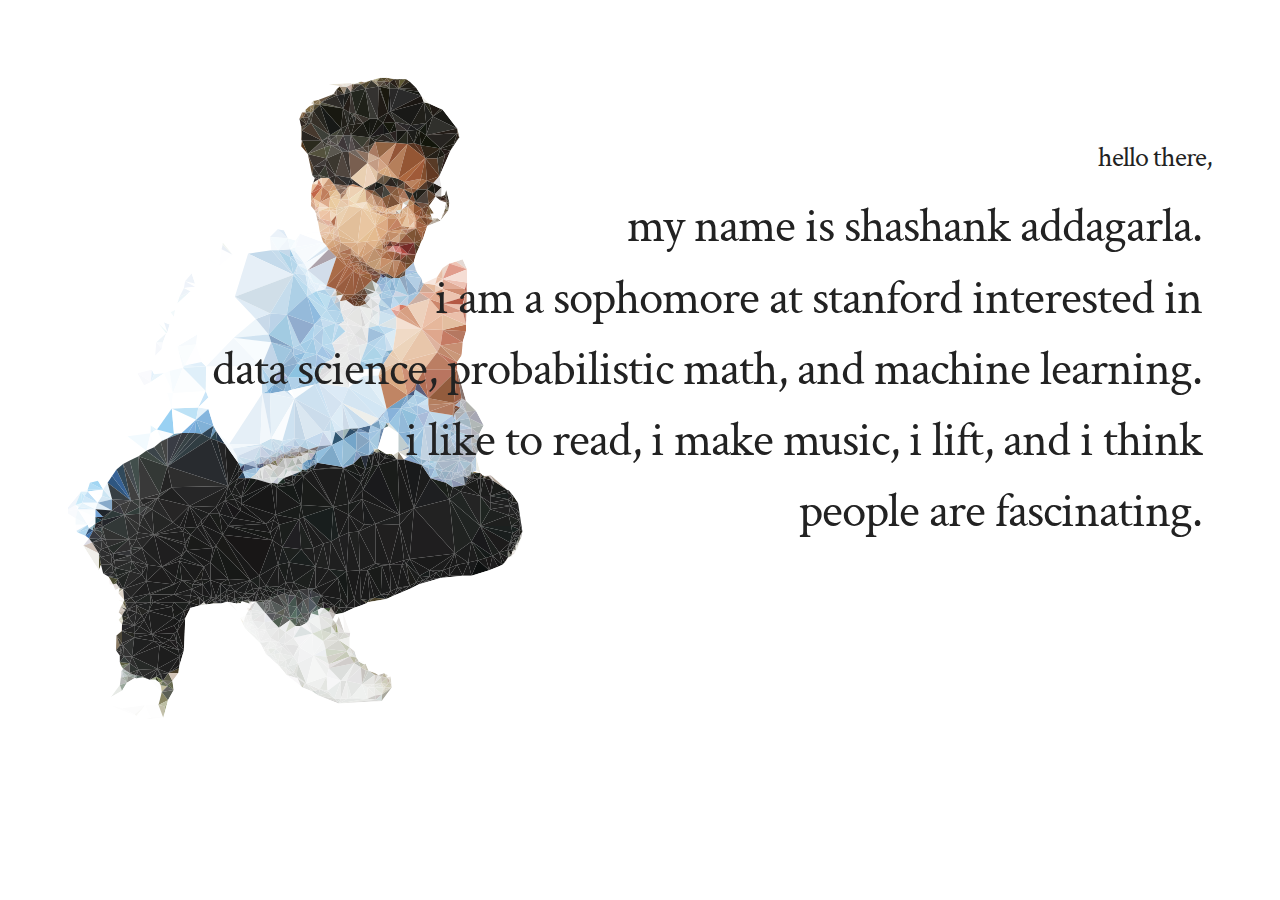
==== index.html @ b9424ec5 "first commit" ====
<!DOCTYPE html>
<html lang="en">
<head>

  <!-- Basic Page Needs
  –––––––––––––––––––––––––––––––––––––––––––––––––– -->
  <meta charset="utf-8">
  <title>Shashank Addagarla - Homepage</title>
  <meta name="description" content="">
  <meta name="author" content="">

  <!-- Mobile Specific Metas
  –––––––––––––––––––––––––––––––––––––––––––––––––– -->
  <meta name="viewport" content="width=device-width, initial-scale=1">

  <!-- FONT
  –––––––––––––––––––––––––––––––––––––––––––––––––– -->
  <link href="https://fonts.googleapis.com/css?family=Raleway:400,300,600" rel="stylesheet" type="text/css">
  <link href="https://fonts.googleapis.com/css?family=Crimson+Text" rel="stylesheet" type="text/css">

  <!-- CSS
  –––––––––––––––––––––––––––––––––––––––––––––––––– -->
  <link rel="stylesheet" href="dist/css/normalize.css">
  <link rel="stylesheet" href="dist/css/skeleton.css">
  <link rel="stylesheet" href="css/main.css">

  <!-- Favicon
  –––––––––––––––––––––––––––––––––––––––––––––––––– -->
  <link rel="icon" type="image/png" href="images/favicon.png">

</head>
<body>

  <!-- Primary Page Layout
  –––––––––––––––––––––––––––––––––––––––––––––––––– -->
<div class="hero">
  <div class="container">
    <div class="row">
      <div class="one-half column">
      	<div class="low-poly">
      		<img class="u-max-full-width" draggable="false" src="images/low-poly.svg">
      	</div>
      </div>
      <div class="one-half column">
      		<div class="hero-text">
      		<h3>hello there,</h3>
        	<p>my name is shashank addagarla. <p>
        	<p> i am a sophomore at stanford interested in </p>
        	<p> data science, probabilistic math, and machine learning. </p>
        	<p> i like to read, i make music, i lift, and i think </p>
        	<p> people are fascinating. </p>
        </div>
      </div>
    </div>
  </div>
</div>

<!-- End Document
  –––––––––––––––––––––––––––––––––––––––––––––––––– -->
</body>
</html>
---- dist/css/skeleton.css ----
/*
* Skeleton V2.0.4
* Copyright 2014, Dave Gamache
* www.getskeleton.com
* Free to use under the MIT license.
* http://www.opensource.org/licenses/mit-license.php
* 12/29/2014
*/


/* Table of contents
––––––––––––––––––––––––––––––––––––––––––––––––––
- Grid
- Base Styles
- Typography
- Links
- Buttons
- Forms
- Lists
- Code
- Tables
- Spacing
- Utilities
- Clearing
- Media Queries
*/


/* Grid
–––––––––––––––––––––––––––––––––––––––––––––––––– */
.container {
  position: relative;
  width: 100%;
  max-width: 960px;
  margin: 0 auto;
  padding: 0 20px;
  box-sizing: border-box; }
.column,
.columns {
  width: 100%;
  float: left;
  box-sizing: border-box; }

/* For devices larger than 400px */
@media (min-width: 400px) {
  .container {
    width: 85%;
    padding: 0; }
}

/* For devices larger than 550px */
@media (min-width: 550px) {
  .container {
    width: 80%; }
  .column,
  .columns {
    margin-left: 4%; }
  .column:first-child,
  .columns:first-child {
    margin-left: 0; }

  .one.column,
  .one.columns                    { width: 4.66666666667%; }
  .two.columns                    { width: 13.3333333333%; }
  .three.columns                  { width: 22%;            }
  .four.columns                   { width: 30.6666666667%; }
  .five.columns                   { width: 39.3333333333%; }
  .six.columns                    { width: 48%;            }
  .seven.columns                  { width: 56.6666666667%; }
  .eight.columns                  { width: 65.3333333333%; }
  .nine.columns                   { width: 74.0%;          }
  .ten.columns                    { width: 82.6666666667%; }
  .eleven.columns                 { width: 91.3333333333%; }
  .twelve.columns                 { width: 100%; margin-left: 0; }

  .one-third.column               { width: 30.6666666667%; }
  .two-thirds.column              { width: 65.3333333333%; }

  .one-half.column                { width: 48%; }

  /* Offsets */
  .offset-by-one.column,
  .offset-by-one.columns          { margin-left: 8.66666666667%; }
  .offset-by-two.column,
  .offset-by-two.columns          { margin-left: 17.3333333333%; }
  .offset-by-three.column,
  .offset-by-three.columns        { margin-left: 26%;            }
  .offset-by-four.column,
  .offset-by-four.columns         { margin-left: 34.6666666667%; }
  .offset-by-five.column,
  .offset-by-five.columns         { margin-left: 43.3333333333%; }
  .offset-by-six.column,
  .offset-by-six.columns          { margin-left: 52%;            }
  .offset-by-seven.column,
  .offset-by-seven.columns        { margin-left: 60.6666666667%; }
  .offset-by-eight.column,
  .offset-by-eight.columns        { margin-left: 69.3333333333%; }
  .offset-by-nine.column,
  .offset-by-nine.columns         { margin-left: 78.0%;          }
  .offset-by-ten.column,
  .offset-by-ten.columns          { margin-left: 86.6666666667%; }
  .offset-by-eleven.column,
  .offset-by-eleven.columns       { margin-left: 95.3333333333%; }

  .offset-by-one-third.column,
  .offset-by-one-third.columns    { margin-left: 34.6666666667%; }
  .offset-by-two-thirds.column,
  .offset-by-two-thirds.columns   { margin-left: 69.3333333333%; }

  .offset-by-one-half.column,
  .offset-by-one-half.columns     { margin-left: 52%; }

}


/* Base Styles
–––––––––––––––––––––––––––––––––––––––––––––––––– */
/* NOTE
html is set to 62.5% so that all the REM measurements throughout Skeleton
are based on 10px sizing. So basically 1.5rem = 15px :) */
html {
  font-size: 62.5%; }
body {
  font-size: 1.5em; /* currently ems cause chrome bug misinterpreting rems on body element */
  line-height: 1.6;
  font-weight: 400;
  font-family: "Raleway", "HelveticaNeue", "Helvetica Neue", Helvetica, Arial, sans-serif;
  color: #222; }


/* Typography
–––––––––––––––––––––––––––––––––––––––––––––––––– */
h1, h2, h3, h4, h5, h6 {
  margin-top: 0;
  margin-bottom: 2rem;
  font-weight: 300; }
h1 { font-size: 4.0rem; line-height: 1.2;  letter-spacing: -.1rem;}
h2 { font-size: 3.6rem; line-height: 1.25; letter-spacing: -.1rem; }
h3 { font-size: 3.0rem; line-height: 1.3;  letter-spacing: -.1rem; }
h4 { font-size: 2.4rem; line-height: 1.35; letter-spacing: -.08rem; }
h5 { font-size: 1.8rem; line-height: 1.5;  letter-spacing: -.05rem; }
h6 { font-size: 1.5rem; line-height: 1.6;  letter-spacing: 0; }

/* Larger than phablet */
@media (min-width: 550px) {
  h1 { font-size: 5.0rem; }
  h2 { font-size: 4.2rem; }
  h3 { font-size: 3.6rem; }
  h4 { font-size: 3.0rem; }
  h5 { font-size: 2.4rem; }
  h6 { font-size: 1.5rem; }
}

p {
  margin-top: 0; }


/* Links
–––––––––––––––––––––––––––––––––––––––––––––––––– */
a {
  color: #1EAEDB; }
a:hover {
  color: #0FA0CE; }


/* Buttons
–––––––––––––––––––––––––––––––––––––––––––––––––– */
.button,
button,
input[type="submit"],
input[type="reset"],
input[type="button"] {
  display: inline-block;
  height: 38px;
  padding: 0 30px;
  color: #555;
  text-align: center;
  font-size: 11px;
  font-weight: 600;
  line-height: 38px;
  letter-spacing: .1rem;
  text-transform: uppercase;
  text-decoration: none;
  white-space: nowrap;
  background-color: transparent;
  border-radius: 4px;
  border: 1px solid #bbb;
  cursor: pointer;
  box-sizing: border-box; }
.button:hover,
button:hover,
input[type="submit"]:hover,
input[type="reset"]:hover,
input[type="button"]:hover,
.button:focus,
button:focus,
input[type="submit"]:focus,
input[type="reset"]:focus,
input[type="button"]:focus {
  color: #333;
  border-color: #888;
  outline: 0; }
.button.button-primary,
button.button-primary,
input[type="submit"].button-primary,
input[type="reset"].button-primary,
input[type="button"].button-primary {
  color: #FFF;
  background-color: #33C3F0;
  border-color: #33C3F0; }
.button.button-primary:hover,
button.button-primary:hover,
input[type="submit"].button-primary:hover,
input[type="reset"].button-primary:hover,
input[type="button"].button-primary:hover,
.button.button-primary:focus,
button.button-primary:focus,
input[type="submit"].button-primary:focus,
input[type="reset"].button-primary:focus,
input[type="button"].button-primary:focus {
  color: #FFF;
  background-color: #1EAEDB;
  border-color: #1EAEDB; }


/* Forms
–––––––––––––––––––––––––––––––––––––––––––––––––– */
input[type="email"],
input[type="number"],
input[type="search"],
input[type="text"],
input[type="tel"],
input[type="url"],
input[type="password"],
textarea,
select {
  height: 38px;
  padding: 6px 10px; /* The 6px vertically centers text on FF, ignored by Webkit */
  background-color: #fff;
  border: 1px solid #D1D1D1;
  border-radius: 4px;
  box-shadow: none;
  box-sizing: border-box; }
/* Removes awkward default styles on some inputs for iOS */
input[type="email"],
input[type="number"],
input[type="search"],
input[type="text"],
input[type="tel"],
input[type="url"],
input[type="password"],
textarea {
  -webkit-appearance: none;
     -moz-appearance: none;
          appearance: none; }
textarea {
  min-height: 65px;
  padding-top: 6px;
  padding-bottom: 6px; }
input[type="email"]:focus,
input[type="number"]:focus,
input[type="search"]:focus,
input[type="text"]:focus,
input[type="tel"]:focus,
input[type="url"]:focus,
input[type="password"]:focus,
textarea:focus,
select:focus {
  border: 1px solid #33C3F0;
  outline: 0; }
label,
legend {
  display: block;
  margin-bottom: .5rem;
  font-weight: 600; }
fieldset {
  padding: 0;
  border-width: 0; }
input[type="checkbox"],
input[type="radio"] {
  display: inline; }
label > .label-body {
  display: inline-block;
  margin-left: .5rem;
  font-weight: normal; }


/* Lists
–––––––––––––––––––––––––––––––––––––––––––––––––– */
ul {
  list-style: circle inside; }
ol {
  list-style: decimal inside; }
ol, ul {
  padding-left: 0;
  margin-top: 0; }
ul ul,
ul ol,
ol ol,
ol ul {
  margin: 1.5rem 0 1.5rem 3rem;
  font-size: 90%; }
li {
  margin-bottom: 1rem; }


/* Code
–––––––––––––––––––––––––––––––––––––––––––––––––– */
code {
  padding: .2rem .5rem;
  margin: 0 .2rem;
  font-size: 90%;
  white-space: nowrap;
  background: #F1F1F1;
  border: 1px solid #E1E1E1;
  border-radius: 4px; }
pre > code {
  display: block;
  padding: 1rem 1.5rem;
  white-space: pre; }


/* Tables
–––––––––––––––––––––––––––––––––––––––––––––––––– */
th,
td {
  padding: 12px 15px;
  text-align: left;
  border-bottom: 1px solid #E1E1E1; }
th:first-child,
td:first-child {
  padding-left: 0; }
th:last-child,
td:last-child {
  padding-right: 0; }


/* Spacing
–––––––––––––––––––––––––––––––––––––––––––––––––– */
button,
.button {
  margin-bottom: 1rem; }
input,
textarea,
select,
fieldset {
  margin-bottom: 1.5rem; }
pre,
blockquote,
dl,
figure,
table,
p,
ul,
ol,
form {
  margin-bottom: 2.5rem; }


/* Utilities
–––––––––––––––––––––––––––––––––––––––––––––––––– */
.u-full-width {
  width: 100%;
  box-sizing: border-box; }
.u-max-full-width {
  max-width: 100%;
  box-sizing: border-box; }
.u-pull-right {
  float: right; }
.u-pull-left {
  float: left; }


/* Misc
–––––––––––––––––––––––––––––––––––––––––––––––––– */
hr {
  margin-top: 3rem;
  margin-bottom: 3.5rem;
  border-width: 0;
  border-top: 1px solid #E1E1E1; }


/* Clearing
–––––––––––––––––––––––––––––––––––––––––––––––––– */

/* Self Clearing Goodness */
.container:after,
.row:after,
.u-cf {
  content: "";
  display: table;
  clear: both; }


/* Media Queries
–––––––––––––––––––––––––––––––––––––––––––––––––– */
/*
Note: The best way to structure the use of media queries is to create the queries
near the relevant code. For example, if you wanted to change the styles for buttons
on small devices, paste the mobile query code up in the buttons section and style it
there.
*/


/* Larger than mobile */
@media (min-width: 400px) {}

/* Larger than phablet (also point when grid becomes active) */
@media (min-width: 550px) {}

/* Larger than tablet */
@media (min-width: 750px) {}

/* Larger than desktop */
@media (min-width: 1000px) {}

/* Larger than Desktop HD */
@media (min-width: 1200px) {}
---- css/main.css ----
.hero{
	font-family: 'Crimson Text', serif;
	padding: 6rem 0 5rem;
	text-align: center;
}

.hero-text {
	position: relative;
	
	white-space: nowrap;
}

.low-poly {
	margin-left: 20%;
	position: relative;
	width = 100%;
	
	-khtml-user-select: none;
    -o-user-select: none;
    -moz-user-select: none;
    -webkit-user-select: none;
    user-select: none;
}

html, body {
    overflow-y: visible;
    max-height: 100%
}

@media (min-width: 550px) {
	.hero {
		text-align: right;
	}

	.hero-text {
		width: 100%;
		font-size: 1.2rem;
	}

	.low-poly {
		margin-left: -20%;
	}


}

@media (min-width: 750px) {
		.hero-text {
		width: 195%;
		font-size: 2.65rem;
		margin-top: 6rem;
		margin-left: -90%;
	}

	p { margin: -.5rem; }
	h3 { font-size: 1.85rem; line-height: 1.8; letter-spacing: -.05rem; } 
}

@media (min-width: 1000px) {
	.hero-text {
		width: 220%;
		height: auto;
		font-size: 3.7rem;
		margin-top: 8rem;
		margin-left: -110%;
	}

	p { margin: -.5rem; }
	h3 { font-size: 2.33rem; line-height: 1.5; letter-spacing: -.08rem; }
}

@media (min-width: 1200px) {
	.hero-text {
		margin-top: 8rem;
		margin-left: -130%;
		width: 250%;
		font-size: 4.9rem; 
		line-height: 1.25; 
		letter-spacing: -.1rem;
	}
	p { margin: 1rem; }
	h3 { font-size: 2.8rem; line-height: 1.3;  letter-spacing: -.1rem; }
}
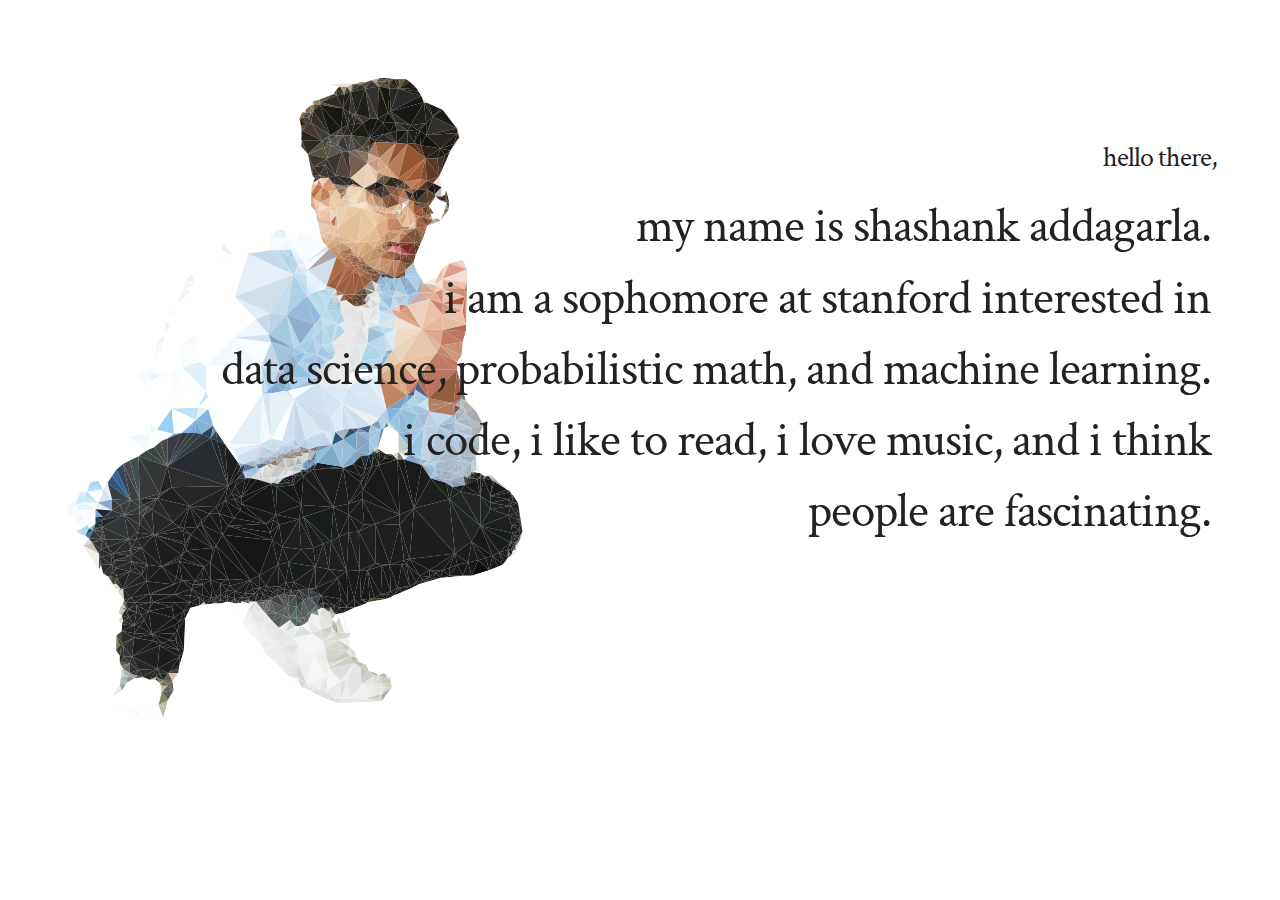
==== commit 60d56301: "added icons, currently nonresponsive" ====
--- a/index.html
+++ b/index.html
@@ -6,8 +6,8 @@
   –––––––––––––––––––––––––––––––––––––––––––––––––– -->
   <meta charset="utf-8">
   <title>Shashank Addagarla - Homepage</title>
-  <meta name="description" content="">
-  <meta name="author" content="">
+  <meta name="description" content="personal website of shashank addagarla">
+  <meta name="author" content="Shashank Addagarla">
 
   <!-- Mobile Specific Metas
   –––––––––––––––––––––––––––––––––––––––––––––––––– -->
@@ -18,11 +18,12 @@
   <link href="https://fonts.googleapis.com/css?family=Raleway:400,300,600" rel="stylesheet" type="text/css">
   <link href="https://fonts.googleapis.com/css?family=Crimson+Text" rel="stylesheet" type="text/css">
 
-  <!-- CSS
+  <!-- CSS & Font Awesome
   –––––––––––––––––––––––––––––––––––––––––––––––––– -->
   <link rel="stylesheet" href="dist/css/normalize.css">
   <link rel="stylesheet" href="dist/css/skeleton.css">
   <link rel="stylesheet" href="css/main.css">
+  <link rel="stylesheet" href="https://use.fontawesome.com/releases/v5.3.1/css/all.css" integrity="sha384-mzrmE5qonljUremFsqc01SB46JvROS7bZs3IO2EmfFsd15uHvIt+Y8vEf7N7fWAU" crossorigin="anonymous">
 
   <!-- Favicon
   –––––––––––––––––––––––––––––––––––––––––––––––––– -->
@@ -42,13 +43,19 @@
       	</div>
       </div>
       <div class="one-half column">
-      		<div class="hero-text">
-      		<h3>hello there,</h3>
-        	<p>my name is shashank addagarla. <p>
+      	<div class="hero-text">
+      		<h3> hello there, </h3>
+        	<p> my name is shashank addagarla. <p>
         	<p> i am a sophomore at stanford interested in </p>
         	<p> data science, probabilistic math, and machine learning. </p>
-        	<p> i like to read, i make music, i lift, and i think </p>
+        	<p> i code, i like to read, i love music, and i think </p>
         	<p> people are fascinating. </p>
+        	<div class="icons">
+        		<p> 
+        			<a href='mailto:saddagarla@stanford.edu'> <i class="fas fa-at"></i> </a>
+        			<a href='https://github.com/shashankaddagarla' target="_blank"> <i class="fab fa-github-alt"></i> 
+        			<a href='https://www.dropbox.com/s/z9jqa7skyjwgx0k/Shashank%20Addagarla%27s%20Resume%20%2809-06-18%29.pdf?dl=1' target="_blank"> <i class="far fa-file-alt"></i> </p>
+        	</div>
         </div>
       </div>
     </div>
--- a/css/main.css
+++ b/css/main.css
@@ -1,13 +1,14 @@
 .hero{
 	font-family: 'Crimson Text', serif;
-	padding: 6rem 0 5rem;
+	padding: 6rem 0 1rem;
 	text-align: center;
 }
 
 .hero-text {
 	position: relative;
-	
 	white-space: nowrap;
+	font-size: 1.5rem;
+	line-height: .6;
 }
 
 .low-poly {
@@ -16,26 +17,58 @@
 	width = 100%;
 	
 	-khtml-user-select: none;
-    -o-user-select: none;
-    -moz-user-select: none;
-    -webkit-user-select: none;
-    user-select: none;
+	-o-user-select: none;
+	-moz-user-select: none;
+	-webkit-user-select: none;
+	user-select: none;
+}
+
+.icons {
+	margin-top: 3%;
+	font-size: 3.8rem;
 }
 
 html, body {
-    overflow-y: visible;
-    max-height: 100%
+	overflow-y: visible;
+	max-height: 100%
 }
+
+h3 {
+	font-size: 1.9rem; 
+	line-height: 2.2; 
+	letter-spacing: .05rem;
+}
+
+i { display: block; margin: 0 1.8rem 0 1.8rem; }
+
+a {
+	text-decoration: none;
+	color: black;
+}
+
+a:hover {
+	color: #a2cbe2
+}
+
+
 
 @media (min-width: 550px) {
 	.hero {
 		text-align: right;
+		padding: 6rem 0 5rem;
+
 	}
 
 	.hero-text {
-		width: 100%;
-		font-size: 1.2rem;
+		width: 210%;
+		font-size: 2.0rem;
+		margin-top: 4.5rem;
+		margin-left: -100%;
+		line-height: 1.5;
 	}
+
+	h3 { font-size: 1.5rem; line-height: 2.0; letter-spacing: 0rem; }
+	p { margin: -.5rem; }
 
 	.low-poly {
 		margin-left: -20%;
@@ -45,10 +78,10 @@
 }
 
 @media (min-width: 750px) {
-		.hero-text {
+	.hero-text {
 		width: 195%;
 		font-size: 2.65rem;
-		margin-top: 6rem;
+		margin-top: 7rem;
 		margin-left: -90%;
 	}
 
@@ -72,12 +105,12 @@
 @media (min-width: 1200px) {
 	.hero-text {
 		margin-top: 8rem;
-		margin-left: -130%;
+		margin-left: -128%;
 		width: 250%;
 		font-size: 4.9rem; 
 		line-height: 1.25; 
 		letter-spacing: -.1rem;
 	}
 	p { margin: 1rem; }
-	h3 { font-size: 2.8rem; line-height: 1.3;  letter-spacing: -.1rem; }
+	h3 { font-size: 2.8rem; line-height: 1.3;  letter-spacing: -.1rem; padding-right: 4px; }
 }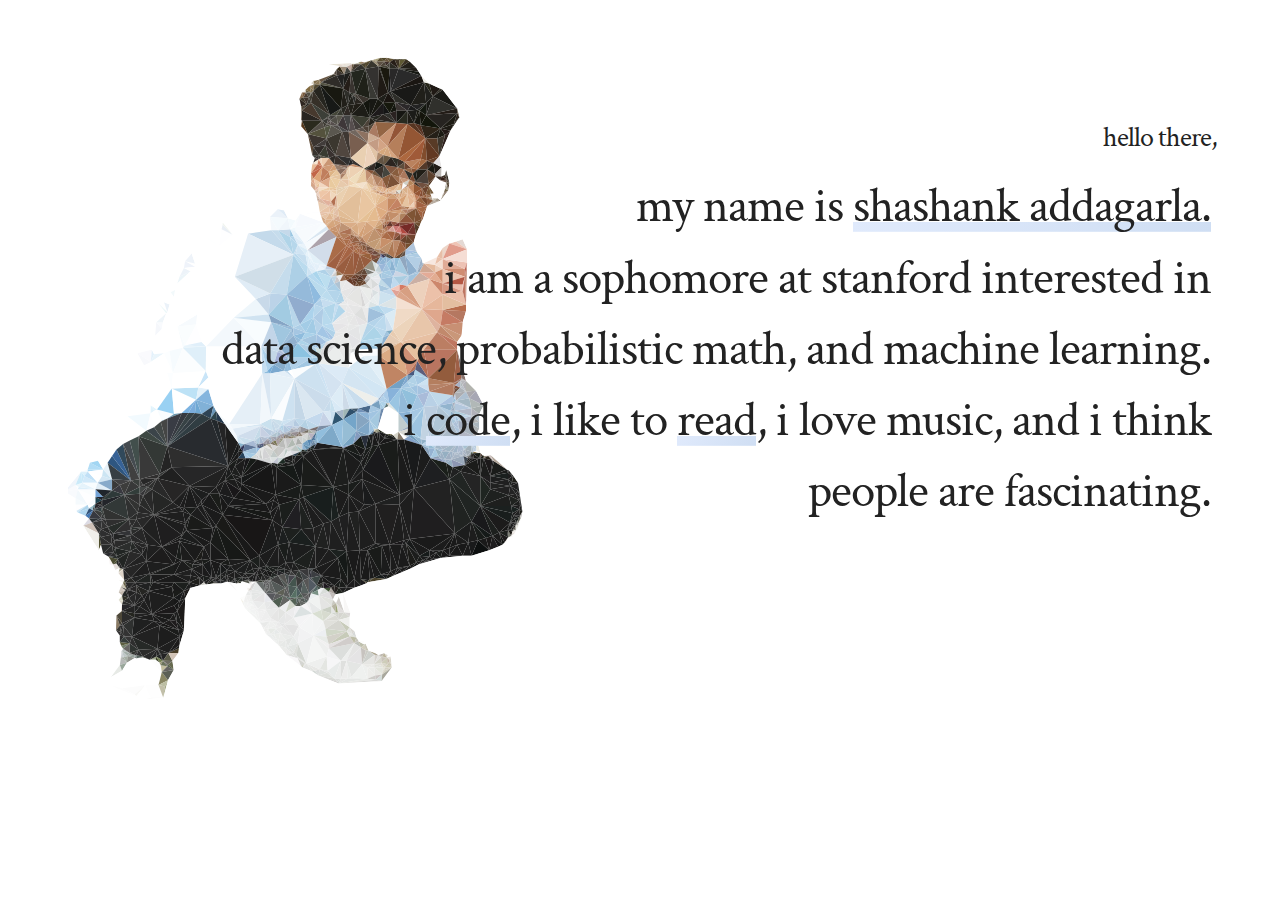
==== commit 16d0dfef: "added fancy underlines" ====
--- a/index.html
+++ b/index.html
@@ -45,16 +45,16 @@
       <div class="one-half column">
       	<div class="hero-text">
       		<h3> hello there, </h3>
-        	<p> my name is shashank addagarla. <p>
+        	<p> my name is <a class="underline" href="#"> shashank addagarla. </a><p>
         	<p> i am a sophomore at stanford interested in </p>
         	<p> data science, probabilistic math, and machine learning. </p>
-        	<p> i code, i like to read, i love music, and i think </p>
+        	<p> i <a class="underline" href="#"> code</a>, i like to <a class="underline" href="#"> read</a>, i love music, and i think </p>
         	<p> people are fascinating. </p>
         	<div class="icons">
         		<p> 
-        			<a href='mailto:saddagarla@stanford.edu'> <i class="fas fa-at"></i> </a>
-        			<a href='https://github.com/shashankaddagarla' target="_blank"> <i class="fab fa-github-alt"></i> 
-        			<a href='https://www.dropbox.com/s/z9jqa7skyjwgx0k/Shashank%20Addagarla%27s%20Resume%20%2809-06-18%29.pdf?dl=1' target="_blank"> <i class="far fa-file-alt"></i> </p>
+        			<a class="icon" href='mailto:saddagarla@stanford.edu'> <i class="fas fa-at"></i> </a>
+        			<a class="icon" href='https://github.com/shashankaddagarla' target="_blank"> <i class="fab fa-github-alt"></i> 
+        			<a class="icon" href='https://www.dropbox.com/s/z9jqa7skyjwgx0k/Shashank%20Addagarla%27s%20Resume%20%2809-06-18%29.pdf?dl=1' target="_blank"> <i class="far fa-file-alt"></i> </p>
         	</div>
         </div>
       </div>
--- a/css/main.css
+++ b/css/main.css
@@ -24,8 +24,8 @@
 }
 
 .icons {
-	margin-top: 3%;
-	font-size: 3.8rem;
+	margin-top: 6%;
+	font-size: 1.7rem;
 }
 
 html, body {
@@ -39,20 +39,40 @@
 	letter-spacing: .05rem;
 }
 
-i { display: block; margin: 0 1.8rem 0 1.8rem; }
-
-a {
-	text-decoration: none;
-	color: black;
+i { 
+	display: block;
+	margin: 0 2.5% 0 2.5%; 
 }
 
-a:hover {
+a.icon {
+	text-decoration: none;
+	color: inherit;
+}
+
+a.icon:hover {
 	color: #a2cbe2
 }
 
+a.underline {
+	text-decoration: none;
+	color: inherit;
+	background-image: linear-gradient(120deg, #e0eafc 0%, #cfdef3 100%);
+	background-repeat: no-repeat;
+	background-size: 100% 0.2em;
+	background-position: 0 88%;
+	transition: background-size 300ms ease-in;
+	-webkit-transition: background-size 275ms ease-in;
+}
 
+a.underline:hover{
+	background-size: 100% 77%;
+}
 
 @media (min-width: 550px) {
+	.hero {
+		padding: 1rem;
+	}
+
 	.hero {
 		text-align: right;
 		padding: 6rem 0 5rem;
@@ -67,17 +87,24 @@
 		line-height: 1.5;
 	}
 
+	.icons {
+		margin-top: 5%;
+		font-size: 1.8rem;
+	}
+
 	h3 { font-size: 1.5rem; line-height: 2.0; letter-spacing: 0rem; }
 	p { margin: -.5rem; }
 
 	.low-poly {
 		margin-left: -20%;
 	}
-
-
 }
 
 @media (min-width: 750px) {
+	.hero {
+		padding: 2rem;
+	}
+
 	.hero-text {
 		width: 195%;
 		font-size: 2.65rem;
@@ -85,17 +112,31 @@
 		margin-left: -90%;
 	}
 
+	.icons {
+		margin-top: 4%;
+		font-size: 2.2rem;
+	}
+
 	p { margin: -.5rem; }
 	h3 { font-size: 1.85rem; line-height: 1.8; letter-spacing: -.05rem; } 
 }
 
 @media (min-width: 1000px) {
+	.hero {
+		padding: 3rem;
+	}
+
 	.hero-text {
 		width: 220%;
 		height: auto;
-		font-size: 3.7rem;
+		font-size: 3.55rem;
 		margin-top: 8rem;
 		margin-left: -110%;
+	}
+
+	.icons {
+		margin-top: 3%;
+		font-size: 2.9rem;
 	}
 
 	p { margin: -.5rem; }
@@ -103,6 +144,10 @@
 }
 
 @media (min-width: 1200px) {
+	.hero {
+		padding: 4rem;
+	}
+
 	.hero-text {
 		margin-top: 8rem;
 		margin-left: -128%;
@@ -111,6 +156,12 @@
 		line-height: 1.25; 
 		letter-spacing: -.1rem;
 	}
+
+	.icons {
+		margin-top: 3%;
+		font-size: 3.8rem;
+	}
+
 	p { margin: 1rem; }
 	h3 { font-size: 2.8rem; line-height: 1.3;  letter-spacing: -.1rem; padding-right: 4px; }
 }